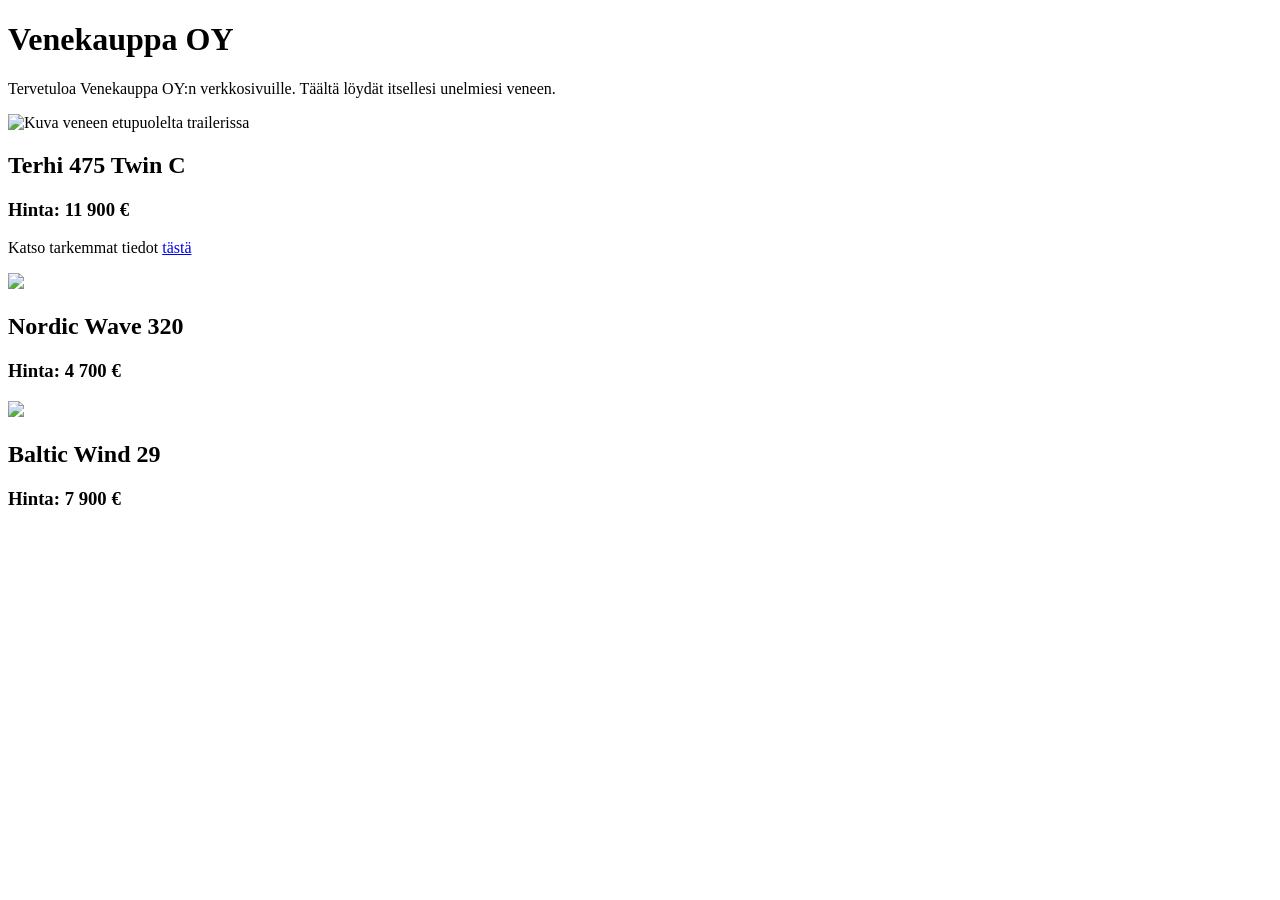
==== index.html @ 92b94c10 "Update index.html" ====
<!DOCTYPE html>
    <head>
        <link rel="stylesheet" href="style.css">
    </head>

    <body>
        <header>
            <h1>Venekauppa OY</h1>
            <p> Tervetuloa Venekauppa OY:n verkkosivuille. Täältä löydät itsellesi unelmiesi veneen.</p>
        </header>
        <main>
            <section class="venemyynti">
                <div class="vene1">
                    <img src="images/vene1_1.jpg" alt="Kuva veneen etupuolelta trailerissa">
                    <h2>Terhi 475 Twin C</h2>
                    <h3>Hinta: 11 900 €</h3>
                    <p>Katso tarkemmat tiedot <a href="boat1.html">tästä</a></p>
                </div>

                <div class="vene2">
                    <img src="images/vene3.png">
                    <h2>Nordic Wave 320</h2>
                    <h3>Hinta: 4 700 €  </h3>
                </div>
                <div class="vene3">
                    <img src="images/vene2.png">
                    <h2>Baltic Wind 29</h2>
                    <h3>Hinta: 7 900 €</h3> 
                </div>
            </section>
        </main>
    </body>
---- style.css ----
/* Yhteydenottosivu */

.contact-container {
  max-width: 600px;
  margin: 40px auto;
  padding: 30px;
  background-color: white;
  border-radius: 8px;
}

.contact-container h2 {
  margin-bottom: 10px;
}

.contact-container p {
  margin-bottom: 25px;
}

.form-group {
  margin-bottom: 20px;
}

.form-group label {
  display: block;
  margin-bottom: 6px;
  font-weight: bold;
}

.form-group input,
.form-group select,
.form-group textarea {
  width: 100%;
  padding: 10px;
  border: 1px solid #ccc;
  border-radius: 5px;
  font-size: 16px;
  box-sizing: border-box;
}

.form-group textarea {
  resize: vertical;
}

.contact-container button {
  padding: 12px 25px;
  background-color: #b4d0c4;
  border: none;
  border-radius: 5px;
  font-size: 16px;
  cursor: pointer;
}

.contact-container button:hover {
  background-color: #91b5a5;
}
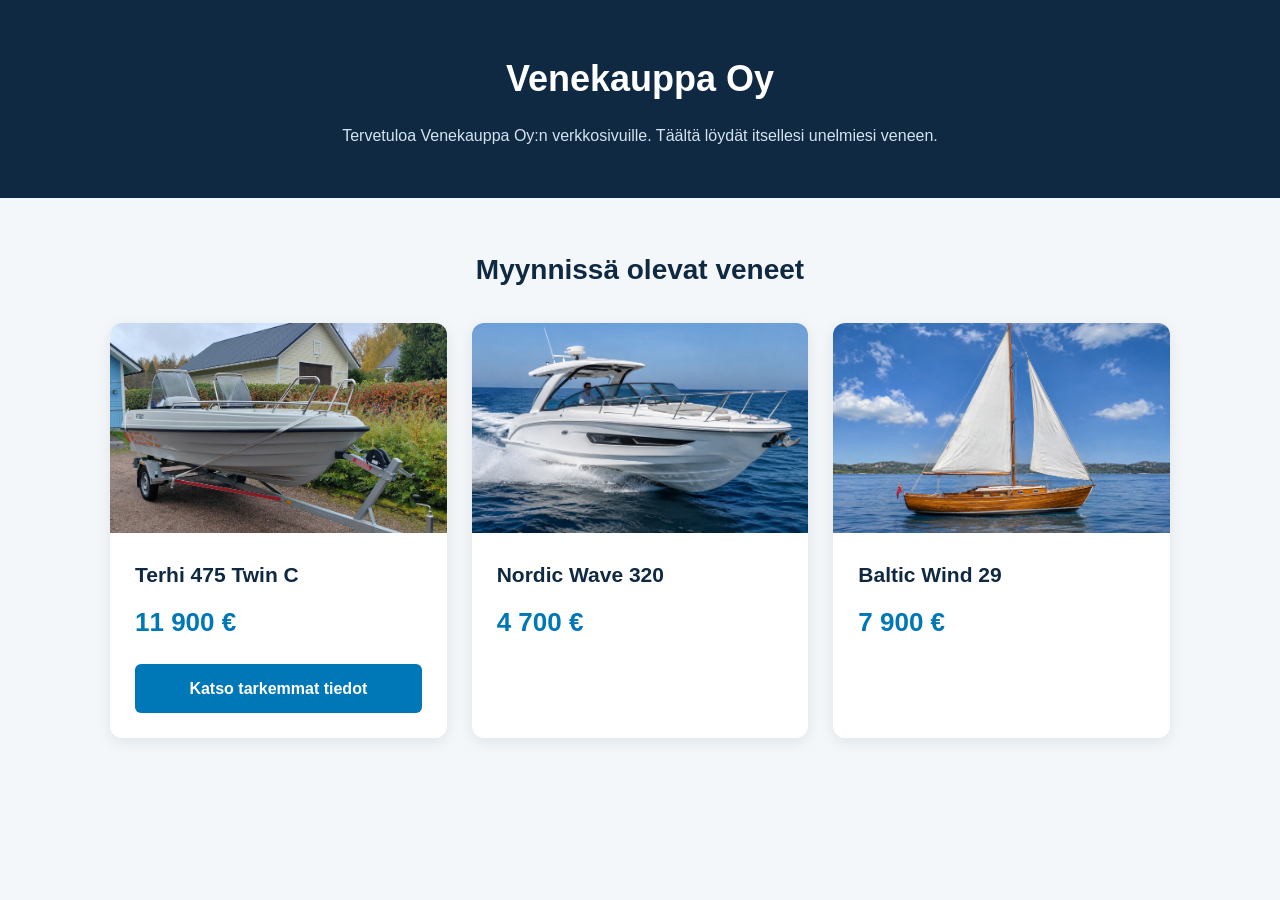
==== commit 7b6105f1: "lisätty tyyli" ====
--- a/index.html
+++ b/index.html
@@ -1,32 +1,61 @@
-    <!DOCTYPE html>
-    <head>
-        <link rel="stylesheet" href="style.css">
-    </head>
 
-    <body>
-        <header>
-            <h1>Venekauppa OY</h1>
-            <p> Tervetuloa Venekauppa OY:n verkkosivuille. Täältä löydät itsellesi unelmiesi veneen.</p>
-        </header>
-        <main>
-            <section class="venemyynti">
-                <div class="vene1">
-                    <img src="images/vene1_1.jpg" alt="Kuva veneen etupuolelta trailerissa">
-                    <h2>Terhi 475 Twin C</h2>
-                    <h3>Hinta: 11 900 €</h3>
-                    <p>Katso tarkemmat tiedot <a href="boat1.html">tästä</a></p>
-                </div>
+<!DOCTYPE html>
+<html lang="fi">
+<head>
+    <meta charset="UTF-8">
+    <meta name="viewport" content="width=device-width, initial-scale=1.0">
+    <title>Venekauppa Oy</title>
+    <link rel="stylesheet" href="style.css">
+</head>
 
-                <div class="vene2">
-                    <img src="images/vene3.png">
-                    <h2>Nordic Wave 320</h2>
-                    <h3>Hinta: 4 700 €  </h3>
-                </div>
-                <div class="vene3">
-                    <img src="images/vene2.png">
-                    <h2>Baltic Wind 29</h2>
-                    <h3>Hinta: 7 900 €</h3> 
-                </div>
-            </section>
-        </main>
-    </body>
+<body>
+    <header>
+        <h1>Venekauppa Oy</h1>
+        <p>
+            Tervetuloa Venekauppa Oy:n verkkosivuille.
+            Täältä löydät itsellesi unelmiesi veneen.
+        </p>
+    </header>
+
+    <main>
+        <section class="venemyynti">
+            <h2>Myynnissä olevat veneet</h2>
+
+            <div class="veneet">
+                <article class="venekortti">
+                    <img src="images/vene1_1.jpg"
+                         alt="Terhi 475 Twin C trailerissa">
+
+                    <div class="korttisisalto">
+                        <h3>Terhi 475 Twin C</h3>
+                        <p class="hinta">11 900 €</p>
+                        <a href="boat1.html" class="painike">
+                            Katso tarkemmat tiedot
+                        </a>
+                    </div>
+                </article>
+
+                <article class="venekortti">
+                    <img src="images/vene3.png"
+                         alt="Nordic Wave 320 -vene">
+
+                    <div class="korttisisalto">
+                        <h3>Nordic Wave 320</h3>
+                        <p class="hinta">4 700 €</p>
+                    </div>
+                </article>
+
+                <article class="venekortti">
+                    <img src="images/vene2.png"
+                         alt="Baltic Wind 29 -vene">
+
+                    <div class="korttisisalto">
+                        <h3>Baltic Wind 29</h3>
+                        <p class="hinta">7 900 €</p>
+                    </div>
+                </article>
+            </div>
+        </section>
+    </main>
+</body>
+</html>
--- a/style.css
+++ b/style.css
@@ -1,3 +1,109 @@
+/*Etusivu*/
+
+* {
+    box-sizing: border-box;
+}
+
+body {
+    margin: 0;
+    font-family: 'Segoe UI', Arial, sans-serif;
+    background-color: #f4f7f9;
+    color: #1e293b;
+    line-height: 1.6;
+}
+
+header {
+    background-color: #0f2942;
+    color: white;
+    text-align: center;
+    padding: 50px 20px;
+}
+
+header h1 {
+    font-size: 36px;
+    margin: 0 0 15px;
+}
+
+header p {
+    max-width: 650px;
+    margin: auto;
+    color: #d5e3ee;
+}
+
+main {
+    max-width: 1100px;
+    margin: 50px auto;
+    padding: 0 20px;
+}
+
+.venemyynti h2 {
+    text-align: center;
+    color: #0f2942;
+    font-size: 28px;
+    margin-bottom: 30px;
+}
+
+/* Veneiden asettelu */
+
+.veneet {
+    display: grid;
+    grid-template-columns: repeat(3, 1fr);
+    gap: 25px;
+}
+
+
+.venekortti {
+    background-color: white;
+    border-radius: 12px;
+    overflow: hidden;
+    box-shadow: 0 4px 15px rgba(0, 0, 0, 0.08);
+    display: flex;
+    flex-direction: column;
+}
+
+.venekortti img {
+    width: 100%;
+    aspect-ratio: 16 / 10;
+    object-fit: cover;
+    display: block;
+}
+
+.korttisisalto {
+    padding: 25px;
+    display: flex;
+    flex-direction: column;
+    flex: 1;
+}
+
+.korttisisalto h3 {
+    color: #0f2942;
+    font-size: 21px;
+    margin: 0 0 10px;
+}
+
+.hinta {
+    font-size: 26px;
+    font-weight: bold;
+    color: #0077b6;
+    margin: 0 0 20px;
+}
+
+.painike {
+    display: inline-block;
+    background-color: #0077b6;
+    color: white;
+    text-decoration: none;
+    text-align: center;
+    padding: 12px 18px;
+    border-radius: 6px;
+    font-weight: 600;
+    margin-top: auto;
+}
+
+.painike:hover {
+    background-color: #005f92;
+}
+
 /* Yhteydenottosivu */
 
 .contact-container {
@@ -53,3 +159,4 @@
 .contact-container button:hover {
   background-color: #91b5a5;
 }
+
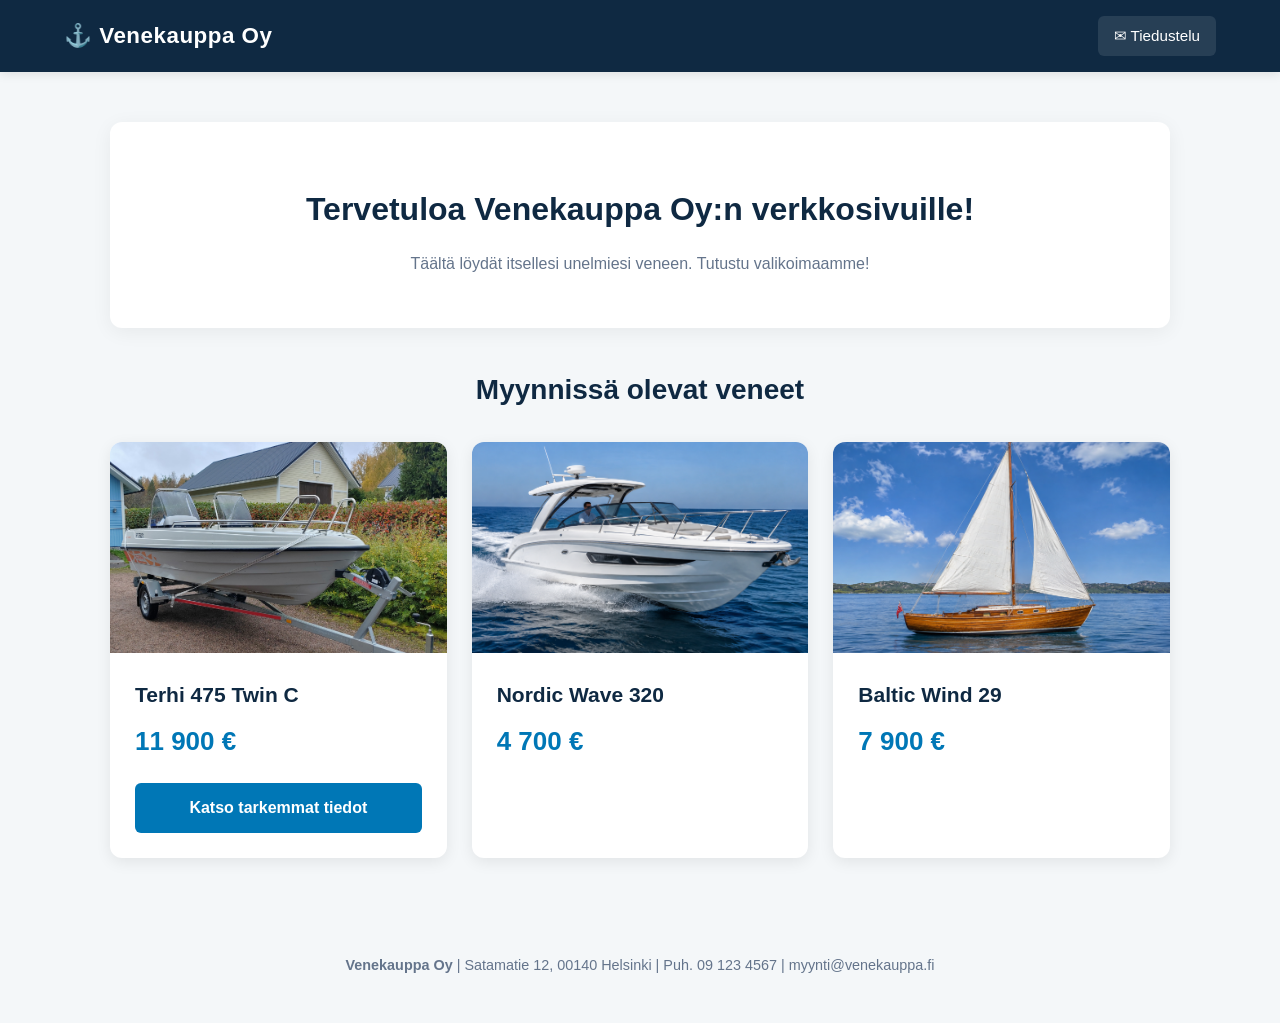
==== commit 53689de8: "lisätty header ja footer" ====
--- a/index.html
+++ b/index.html
@@ -9,15 +9,20 @@
 </head>
 
 <body>
-    <header>
-        <h1>Venekauppa Oy</h1>
-        <p>
-            Tervetuloa Venekauppa Oy:n verkkosivuille.
-            Täältä löydät itsellesi unelmiesi veneen.
-        </p>
-    </header>
+
+<header>
+    <a href="index.html" class="logo">⚓ Venekauppa Oy</a>
+    <a href="contact.html" class="back-link">✉ Tiedustelu</a>
+</header>
 
     <main>
+        <section class="esittely">
+        <h1>Tervetuloa Venekauppa Oy:n verkkosivuille!</h1>
+        <p>
+            Täältä löydät itsellesi unelmiesi veneen.
+            Tutustu valikoimaamme!
+        </p>
+    </section>
         <section class="venemyynti">
             <h2>Myynnissä olevat veneet</h2>
 
@@ -57,5 +62,10 @@
             </div>
         </section>
     </main>
+
+    <footer>
+        <p><strong>Venekauppa Oy</strong> | Satamatie 12, 00140 Helsinki | Puh. 09 123 4567 | myynti@venekauppa.fi</p>
+    </footer>
+
 </body>
 </html>
--- a/style.css
+++ b/style.css
@@ -15,19 +15,58 @@
 header {
     background-color: #0f2942;
     color: white;
+    padding: 1rem 5%;
+    display: flex;
+    justify-content: space-between;
+    align-items: center;
+    box-shadow: 0 2px 10px rgba(0,0,0,0.1);
+    text-align: left;
+}
+
+.logo {
+    font-size: 1.4rem;
+    font-weight: 700;
+    text-decoration: none;
+    color: white;
+    letter-spacing: 0.5px;
+}
+
+.back-link {
+    color: white;
+    text-decoration: none;
+    font-size: 0.95rem;
+    display: inline-flex;
+    align-items: center;
+    gap: 6px;
+    padding: 0.5rem 1rem;
+    background: rgba(255,255,255,0.1);
+    border-radius: 6px;
+    transition: background 0.2s;
+}
+
+.back-link:hover {
+    background: rgba(255,255,255,0.2);
+}
+
+/* Etusivun esittely */
+
+.esittely {
     text-align: center;
-    padding: 50px 20px;
-}
-
-header h1 {
-    font-size: 36px;
-    margin: 0 0 15px;
-}
-
-header p {
-    max-width: 650px;
-    margin: auto;
-    color: #d5e3ee;
+    background-color: white;
+    padding: 35px 20px;
+    border-radius: 12px;
+    margin-bottom: 40px;
+    box-shadow: 0 4px 20px rgba(0,0,0,0.06);
+}
+
+.esittely h1 {
+    color: #0f2942;
+    font-size: 2rem;
+    margin-bottom: 10px;
+}
+
+.esittely p {
+    color: #64748b;
 }
 
 main {
@@ -160,3 +199,301 @@
   background-color: #91b5a5;
 }
 
+/* Veneen esittelysivu (boat1.html) */
+/* Lisää HTML:n body-elementtiin class="boat-page". */
+.boat-page {
+    --primary: #0f2942;
+    --primary-light: #1c446b;
+    --accent: #0077b6;
+    --accent-hover: #005f92;
+    --bg-light: #f4f7f9;
+    --text-dark: #1e293b;
+    --text-muted: #64748b;
+    --white: #ffffff;
+    --border: #e2e8f0;
+}
+
+.boat-page, .boat-page * {
+box-sizing: border-box;
+            margin: 0;
+            padding: 0;
+            font-family: "Segoe UI", system-ui, -apple-system, sans-serif;
+}
+
+.boat-page {
+background-color: var(--bg-light);
+            color: var(--text-dark);
+            line-height: 1.6;
+}
+
+/* Navigaatio */
+
+.boat-page header {
+background-color: var(--primary);
+            color: var(--white);
+            padding: 1rem 5%;
+            display: flex;
+            justify-content: space-between;
+            align-items: center;
+            box-shadow: 0 2px 10px rgba(0,0,0,0.1);
+}
+
+.boat-page .logo {
+font-size: 1.4rem;
+            font-weight: 700;
+            text-decoration: none;
+            color: var(--white);
+            letter-spacing: 0.5px;
+}
+
+.boat-page .back-link {
+color: var(--white);
+            text-decoration: none;
+            font-size: 0.95rem;
+            display: inline-flex;
+            align-items: center;
+            gap: 6px;
+            padding: 0.5rem 1rem;
+            background: rgba(255,255,255,0.1);
+            border-radius: 6px;
+            transition: background 0.2s;
+}
+
+.boat-page .back-link:hover {
+background: rgba(255,255,255,0.2);
+}
+
+/* Pääsisältö */
+
+.boat-page .container {
+max-width: 1100px;
+            margin: 2rem auto;
+            padding: 0 5%;
+}
+
+.boat-page .breadcrumb {
+font-size: 0.9rem;
+            color: var(--text-muted);
+            margin-bottom: 1.5rem;
+}
+
+.boat-page .breadcrumb a {
+color: var(--accent);
+            text-decoration: none;
+}
+
+.boat-page .boat-showcase {
+background: var(--white);
+            border-radius: 12px;
+            box-shadow: 0 4px 20px rgba(0,0,0,0.06);
+            overflow: hidden;
+            display: grid;
+            grid-template-columns: 1.2fr 1fr;
+            gap: 2rem;
+            padding: 2rem;
+}
+
+/* Kuvagalleria */
+
+.boat-page .gallery-section {
+display: flex;
+            flex-direction: column;
+            gap: 1rem;
+}
+
+.boat-page .main-image-container {
+width: 100%;
+            height: 380px;
+            border-radius: 8px;
+            overflow: hidden;
+            background-color: #e2e8f0;
+            position: relative;
+}
+
+.boat-page .main-image-container img {
+width: 100%;
+            height: 100%;
+            object-fit: cover;
+            transition: opacity 0.25s ease;
+}
+
+.boat-page .thumbnails {
+display: grid;
+            grid-template-columns: repeat(3, 1fr);
+            gap: 0.75rem;
+}
+
+.boat-page .thumb {
+height: 90px;
+            border-radius: 6px;
+            overflow: hidden;
+            cursor: pointer;
+            border: 3px solid transparent;
+            opacity: 0.7;
+            transition: all 0.2s;
+}
+
+.boat-page .thumb:hover {
+opacity: 1;
+}
+
+.boat-page .thumb.active {
+border-color: var(--accent);
+            opacity: 1;
+}
+
+.boat-page .thumb img {
+width: 100%;
+            height: 100%;
+            object-fit: cover;
+}
+
+/* Tiedot ja speksit */
+
+.boat-page .info-section {
+display: flex;
+            flex-direction: column;
+            justify-content: space-between;
+}
+
+.boat-page .badge {
+display: inline-block;
+            background: #e0f2fe;
+            color: var(--accent);
+            font-weight: 600;
+            font-size: 0.8rem;
+            padding: 0.25rem 0.75rem;
+            border-radius: 20px;
+            margin-bottom: 0.5rem;
+            width: fit-content;
+}
+
+.boat-page h1 {
+font-size: 2rem;
+            color: var(--primary);
+            margin-bottom: 0.25rem;
+}
+
+.boat-page .subtitle {
+color: var(--text-muted);
+            font-size: 1.05rem;
+            margin-bottom: 1rem;
+}
+
+.boat-page .price {
+font-size: 2.2rem;
+            font-weight: 700;
+            color: var(--accent);
+            margin-bottom: 1.5rem;
+            padding-bottom: 1rem;
+            border-bottom: 1px solid var(--border);
+}
+
+.boat-page .description {
+margin-bottom: 1.5rem;
+            color: var(--text-dark);
+}
+
+.boat-page .specs-grid {
+display: grid;
+            grid-template-columns: 1fr 1fr;
+            gap: 0.75rem;
+            background: var(--bg-light);
+            padding: 1.25rem;
+            border-radius: 8px;
+            margin-bottom: 1.5rem;
+}
+
+.boat-page .spec-item {
+display: flex;
+            flex-direction: column;
+}
+
+.boat-page .spec-label {
+font-size: 0.8rem;
+            color: var(--text-muted);
+            text-transform: uppercase;
+            letter-spacing: 0.5px;
+}
+
+.boat-page .spec-value {
+font-weight: 600;
+            font-size: 1rem;
+            color: var(--primary);
+}
+
+.boat-page .cta-group {
+display: flex;
+            flex-direction: column;
+            gap: 0.75rem;
+}
+
+.boat-page .btn-primary {
+background-color: var(--accent);
+            color: var(--white);
+            border: none;
+            padding: 1rem;
+            font-size: 1.05rem;
+            font-weight: 600;
+            border-radius: 8px;
+            cursor: pointer;
+            text-align: center;
+            text-decoration: none;
+            display: block;
+            transition: background 0.2s;
+}
+
+.boat-page .btn-primary:hover {
+background-color: var(--accent-hover);
+}
+
+.boat-page .btn-secondary {
+background-color: transparent;
+            color: var(--primary);
+            border: 1px solid var(--border);
+            padding: 0.85rem;
+            font-size: 0.95rem;
+            font-weight: 600;
+            border-radius: 8px;
+            cursor: pointer;
+            text-align: center;
+            text-decoration: none;
+            display: block;
+            transition: background 0.2s;
+}
+
+.boat-page .btn-secondary:hover {
+background-color: var(--bg-light);
+}
+
+/* Footer */
+
+.boat-page footer {
+text-align: center;
+            padding: 2rem 5%;
+            color: var(--text-muted);
+            font-size: 0.9rem;
+            margin-top: 3rem;
+}
+
+/* Footer */
+
+footer {
+    text-align: center;
+    padding: 2rem 5%;
+    color: #64748b;
+    font-size: 0.9rem;
+    margin-top: 3rem;
+}
+
+/* Responsiivisuus mobiililaitteille */
+
+@media (max-width: 850px) {
+.boat-page .boat-showcase {
+grid-template-columns: 1fr;
+                padding: 1.5rem;
+}
+
+.boat-page .main-image-container {
+height: 260px;
+}}
